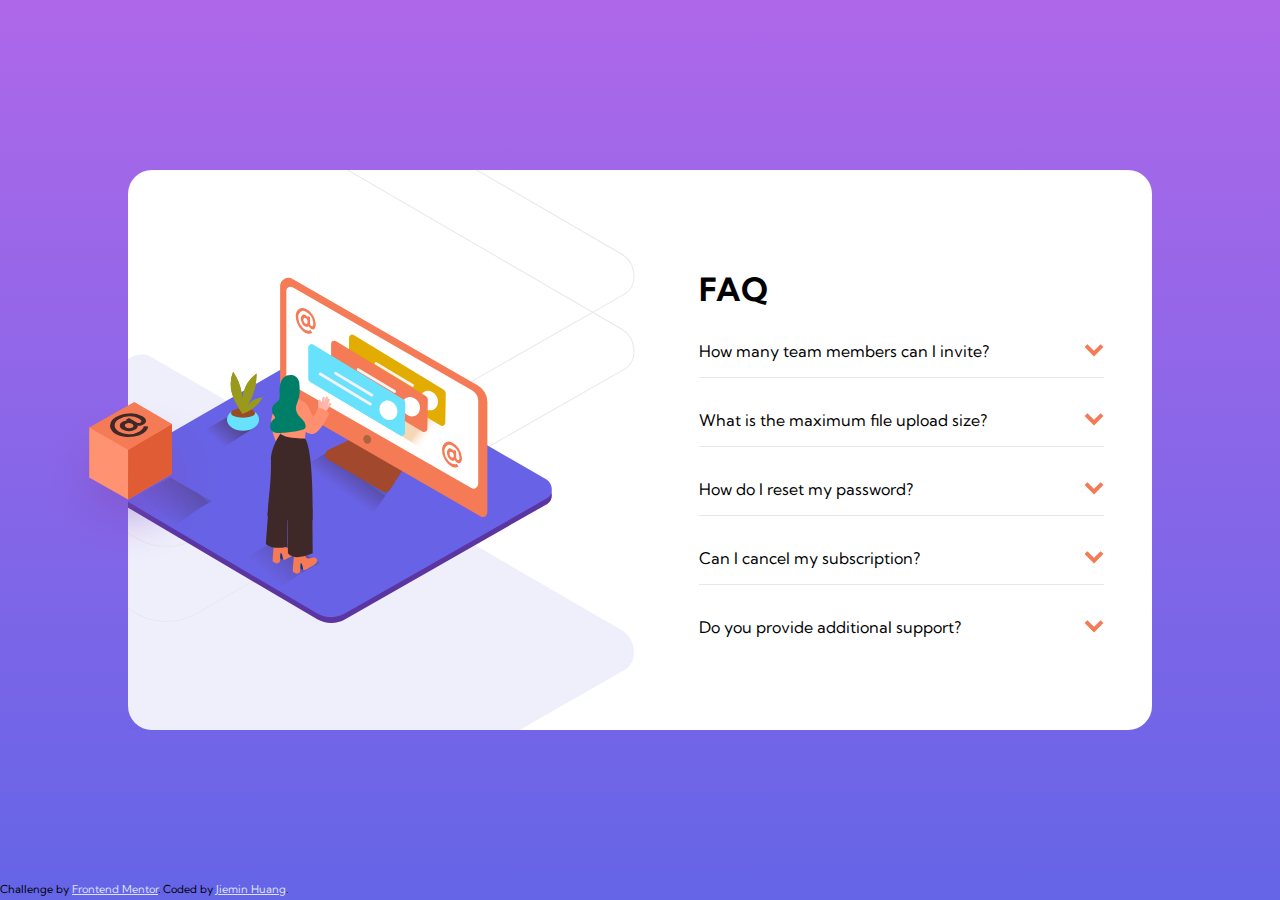
==== faq-accordion-card-main/index.html @ c3692d85 "initial commit" ====
<!DOCTYPE html>
<html lang="en">
  <head>
    <meta charset="UTF-8" />
    <meta name="viewport" content="width=device-width, initial-scale=1.0" />
    <!-- displays site properly based on user's device -->

    <link
      rel="icon"
      type="image/png"
      sizes="32x32"
      href="./images/favicon-32x32.png"
    />

    <!-- fonts -->
    <link rel="preconnect" href="https://fonts.googleapis.com" />
    <link rel="preconnect" href="https://fonts.gstatic.com" crossorigin />
    <link
      href="https://fonts.googleapis.com/css2?family=Kumbh+Sans:wght@400;700&display=swap"
      rel="stylesheet"
    />

    <link rel="stylesheet" href="css/style.css" />
    <script src="script.js" defer></script>
    <title>Frontend Mentor | FAQ Accordion Card</title>
  </head>
  <body>
    <main class="container flex">
      <div class="illustration-container">
        <div class="desktop-wrapper flex">
          <img
            class="desktop"
            src="images/illustration-woman-online-desktop.svg"
            alt=""
          />
        </div>
        <img class="box" src="images/illustration-box-desktop.svg" alt="box" />
      </div>

      <section class="accordion flex">
        <h1 class="title">FAQ</h1>

        <div class="question-answer-set">
          <div class="question-wrapper">
            <p class="question">How many team members can I invite?</p>
            <img class="arrow" src="images/icon-arrow-down.svg" alt="" />
          </div>

          <p class="answer">
            You can invite up to 2 additional users on the Free plan. There is
            no limit on team members for the Premium plan.
          </p>
        </div>

        <div class="question-answer-set">
          <div class="question-wrapper">
            <p class="question">What is the maximum file upload size?</p>
            <img class="arrow" src="images/icon-arrow-down.svg" alt="" />
          </div>

          <p class="answer">
            No more than 2GB. All files in your account must fit your allotted
            storage space.
          </p>
        </div>

        <div class="question-answer-set">
          <div class="question-wrapper">
            <p class="question">How do I reset my password?</p>
            <img class="arrow" src="images/icon-arrow-down.svg" alt="" />
          </div>

          <p class="answer">
            Click “Forgot password” from the login page or “Change password”
            from your profile page. A reset link will be emailed to you.
          </p>
        </div>

        <div class="question-answer-set">
          <div class="question-wrapper">
            <p class="question">Can I cancel my subscription?</p>
            <img class="arrow" src="images/icon-arrow-down.svg" alt="" />
          </div>

          <p class="answer">
            Yes! Send us a message and we'll process your request no questions
            asked.
          </p>
        </div>

        <div class="question-answer-set">
          <div class="question-wrapper">
            <p class="question">Do you provide additional support?</p>
            <img class="arrow" src="images/icon-arrow-down.svg" alt="" />
          </div>

          <p class="answer">
            Chat and email support is available 24/7. Phone lines are open
            during normal business hours.
          </p>
        </div>
      </section>
    </main>

    <footer class="attribution">
      Challenge by
      <a href="https://www.frontendmentor.io?ref=challenge" target="_blank"
        >Frontend Mentor</a
      >. Coded by <a href="#">Jiemin Huang</a>.
    </footer>
  </body>
</html>
---- faq-accordion-card-main/css/style.css ----
:root {
  --darkSaturatedBlue: hsl(238, 29%, 16%);
  --softRed: hsl(14, 88%, 65%);
  --softViolet: hsl(273, 75%, 66%);
  --softBlue: hsl(240, 73%, 65%);
  --veryDarkGrayishBlue: hsl(237, 12%, 33%);
  --darkGrayishBlue: hsl(240, 6%, 50%);
  --lightGrayishBlue: hsl(240, 5%, 91%);
}

* {
  box-sizing: border-box;
}

html,
body {
  margin: 0;
  padding: 0;
  background-image: linear-gradient(var(--softViolet), var(--softBlue));
  background-repeat: no-repeat;
  background-position: center center;
  font-family: "Kumbh Sans", sans-serif;
  height: 100vh;
}

.flex {
  display: flex;
  gap: var(--gap, 1rem);
}

.container {
  width: 80%;
  height: 35rem;
  background-color: white;
  border-radius: 1.5rem;
  position: absolute;
  top: 50%;
  left: 50%;
  transform: translate(-50%, -50%);
}

/*  */
.illustration-container {
  width: 50%;
  min-height: 50%;
  background: url("../images/bg-pattern-desktop.svg") no-repeat 0 0;
  background-position: center right;
  position: relative;
}

img {
  width: 100%;
}

.desktop-wrapper {
  width: 90%;
  height: 100%;
  overflow: hidden;
  position: absolute;
  align-items: center;
}

.desktop {
  width: 100%;
  position: absolute;
  left: -7%;
}

.box {
  position: absolute;
  top: 41%;
  left: -17%;
  width: 35%;
}

.question-wrapper {
  display: flex;
  justify-content: space-between;
}

.question {
  width: 80%;
}

.arrow {
  width: 5%;
  align-self: center;
}

.accordion {
  flex-direction: column;
  align-self: center;
  width: 40%;
  margin: 3rem;
}

.title {
  font-size: 2rem;
  margin-bottom: 0;
}

.question-answer-set {
  border-bottom: 1px solid hsl(240, 5%, 91%);
}

.question-answer-set:last-child {
  border: none;
}

.question:hover {
  color: var(--softRed);
  cursor: pointer;
}

.answer {
  display: none;
}

/* active state */

.active .answer {
  display: block;
  margin: 0;
  transition: all 0.4s ease-in;
}

.active .arrow {
  transform: rotate(180deg);
}

.active .question {
  font-weight: bold;
}

.active .answer {
  margin: 0.6rem 0;
}

/* media query */
@media screen and (max-width: 750px) {
  .container {
    display: grid;
    grid-template-columns: 1fr;
    grid-template-rows: 10rem 26rem;
    height: 45rem;
  }

  .illustration-container {
    width: 100%;
    background: url(../images/bg-pattern-mobile.svg) no-repeat;
    background-position: center bottom;
    margin: 0 auto;
    grid-column: 1;
  }

  .desktop-wrapper,
  .accordion {
    width: 100%;
  }

  .desktop-wrapper {
    height: 100px;
    overflow: visible;
    justify-content: center;
  }

  .desktop-wrapper .desktop {
    background: url(../images/illustration-woman-online-mobile.svg) no repeat;
    top: -6rem;
    right: 3rem;
    width: 68%;
    margin: 0 5rem;
  }

  .box {
    top: -5%;
    left: 11%;
    width: 25%;
  }

  .accordion {
    margin: 0;
  }

  .title {
    margin-top: 5rem;
    text-align: center;
  }

  .question-answer-set {
    margin-left: 3em;
    margin-right: 3em;
  }
}

/* attribution */

.attribution {
  font-size: 11px;
  text-align: center;
  position: absolute;
  top: 98%;
}
.attribution a {
  color: hsl(228, 74%, 92%);
}
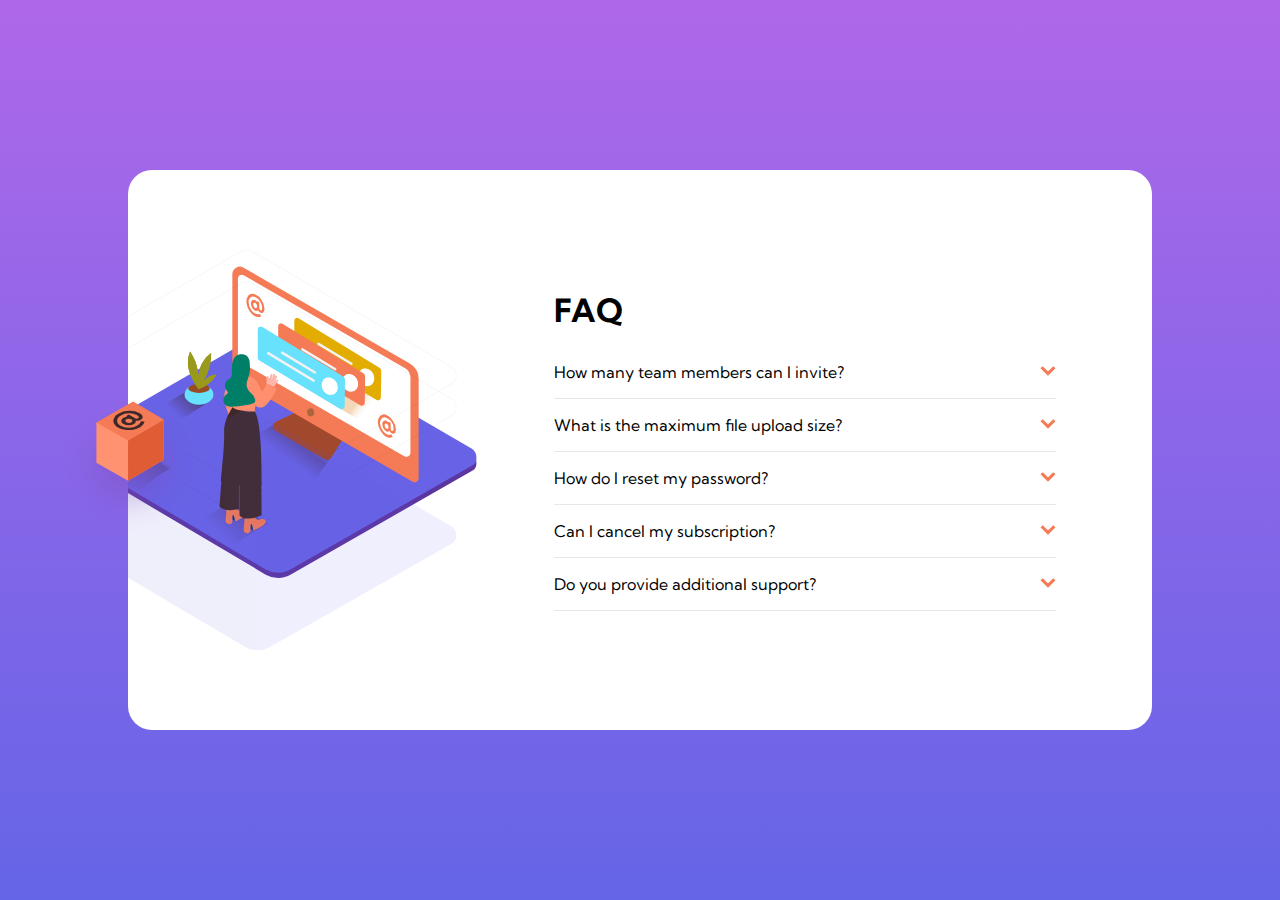
==== commit e8545af1: "change images based on different viewport sizes" ====
--- a/faq-accordion-card-main/index.html
+++ b/faq-accordion-card-main/index.html
@@ -26,15 +26,30 @@
   </head>
   <body>
     <main class="container flex">
-      <div class="illustration-container">
-        <div class="desktop-wrapper flex">
-          <img
-            class="desktop"
-            src="images/illustration-woman-online-desktop.svg"
-            alt=""
-          />
+      <div class="wrapper">
+        <div class="hide-overflow">
+          <picture>
+            <source
+              media="(max-width: 750px)"
+              srcset="images/illustration-woman-online-mobile.svg"
+            />
+            <img
+              class="desktop"
+              src="images/illustration-woman-online-desktop.svg"
+              alt=""
+            />
+          </picture>
+
+          <picture>
+            <source
+              media="(max-width: 750px)"
+              srcset="images/bg-pattern-mobile.svg"
+            />
+            <img class="pattern" src="images/bg-pattern-desktop.svg" alt="" />
+          </picture>
         </div>
-        <img class="box" src="images/illustration-box-desktop.svg" alt="box" />
+
+        <img class="box" src="images/illustration-box-desktop.svg" alt="" />
       </div>
 
       <section class="accordion flex">
@@ -101,12 +116,5 @@
         </div>
       </section>
     </main>
-
-    <footer class="attribution">
-      Challenge by
-      <a href="https://www.frontendmentor.io?ref=challenge" target="_blank"
-        >Frontend Mentor</a
-      >. Coded by <a href="#">Jiemin Huang</a>.
-    </footer>
   </body>
 </html>
--- a/faq-accordion-card-main/css/style.css
+++ b/faq-accordion-card-main/css/style.css
@@ -8,11 +8,34 @@
   --lightGrayishBlue: hsl(240, 5%, 91%);
 }
 
-* {
+/* ------------------------- */
+/* Reset                     */
+/* ------------------------- */
+
+/* Box sizing */
+*,
+*::before,
+*::after {
   box-sizing: border-box;
 }
 
-html,
+/* Reset Margin */
+body,
+h1,
+h2,
+p,
+figure,
+picture {
+  margin: 0;
+}
+
+h1,
+h2,
+p {
+  font-weight: 400;
+}
+
+/* set up the body */
 body {
   margin: 0;
   padding: 0;
@@ -20,12 +43,34 @@
   background-repeat: no-repeat;
   background-position: center center;
   font-family: "Kumbh Sans", sans-serif;
-  height: 100vh;
-}
+  min-height: 100vh;
+}
+
+/* remove animations for people who've turned them off */
+@media (prefers-reduced-motion: reduce) {
+  *,
+  *::before,
+  *::after {
+    animation-duration: 0.01ms !important;
+    animation-iteration-count: 1 !important;
+    transition-duration: 0.01ms !important;
+    scroll-behavior: auto !important;
+  }
+}
+
+/* ------------------------- */
+/* Utility classes           */
+/* ------------------------- */
 
 .flex {
   display: flex;
   gap: var(--gap, 1rem);
+}
+
+.center {
+  display: flex;
+  justify-content: center;
+  align-items: center;
 }
 
 .container {
@@ -39,31 +84,10 @@
   transform: translate(-50%, -50%);
 }
 
-/*  */
-.illustration-container {
-  width: 50%;
-  min-height: 50%;
-  background: url("../images/bg-pattern-desktop.svg") no-repeat 0 0;
-  background-position: center right;
+/* additional styles */
+.wrapper {
+  width: 45%;
   position: relative;
-}
-
-img {
-  width: 100%;
-}
-
-.desktop-wrapper {
-  width: 90%;
-  height: 100%;
-  overflow: hidden;
-  position: absolute;
-  align-items: center;
-}
-
-.desktop {
-  width: 100%;
-  position: absolute;
-  left: -7%;
 }
 
 .box {
@@ -73,38 +97,59 @@
   width: 35%;
 }
 
+.hide-overflow {
+  position: relative;
+  min-height: 35em; /* need to set height since div contains positioned elements*/
+  overflow: hidden;
+}
+
+.desktop,
+.pattern {
+  position: absolute;
+  width: 100%;
+  height: auto;
+}
+
+.desktop {
+  top: 45%;
+  left: 35%;
+  transform: translate(-50%, -50%);
+}
+
+.pattern {
+  top: 50%;
+  left: 30%;
+  transform: translate(-50%, -50%);
+}
+
+/* FAQ */
+
+.accordion {
+  flex-direction: column;
+  align-self: center;
+  width: 55%;
+  margin: 3rem 6rem 3rem 0;
+}
+
+.title {
+  font-size: 2rem;
+  font-weight: 700;
+  margin-bottom: 0.5em;
+}
+
 .question-wrapper {
   display: flex;
   justify-content: space-between;
-}
-
-.question {
-  width: 80%;
+  padding-bottom: 1em;
 }
 
 .arrow {
-  width: 5%;
+  width: 1em;
   align-self: center;
-}
-
-.accordion {
-  flex-direction: column;
-  align-self: center;
-  width: 40%;
-  margin: 3rem;
-}
-
-.title {
-  font-size: 2rem;
-  margin-bottom: 0;
 }
 
 .question-answer-set {
   border-bottom: 1px solid hsl(240, 5%, 91%);
-}
-
-.question-answer-set:last-child {
-  border: none;
 }
 
 .question:hover {
@@ -121,6 +166,7 @@
 .active .answer {
   display: block;
   margin: 0;
+  padding-bottom: 1em;
   transition: all 0.4s ease-in;
 }
 
@@ -129,6 +175,7 @@
 }
 
 .active .question {
+  color: black;
   font-weight: bold;
 }
 
@@ -138,48 +185,40 @@
 
 /* media query */
 @media screen and (max-width: 750px) {
+  body {
+    min-height: 115vh;
+  }
   .container {
     display: grid;
     grid-template-columns: 1fr;
     grid-template-rows: 10rem 26rem;
-    height: 45rem;
-  }
-
-  .illustration-container {
-    width: 100%;
-    background: url(../images/bg-pattern-mobile.svg) no-repeat;
-    background-position: center bottom;
-    margin: 0 auto;
-    grid-column: 1;
-  }
-
-  .desktop-wrapper,
+    min-height: 45rem;
+    top: 60%;
+  }
+
+  .wrapper,
   .accordion {
     width: 100%;
-  }
-
-  .desktop-wrapper {
-    height: 100px;
+    margin: 0;
+  }
+
+  .hide-overflow {
+    width: 80%;
+    left: 12%;
+    bottom: 55%;
+    min-height: 15em;
+    margin: 0 auto;
     overflow: visible;
-    justify-content: center;
-  }
-
-  .desktop-wrapper .desktop {
-    background: url(../images/illustration-woman-online-mobile.svg) no repeat;
-    top: -6rem;
-    right: 3rem;
-    width: 68%;
-    margin: 0 5rem;
+  }
+
+  .pattern {
+    top: 60%;
+    left: -15%;
+    transform: none;
   }
 
   .box {
-    top: -5%;
-    left: 11%;
-    width: 25%;
-  }
-
-  .accordion {
-    margin: 0;
+    display: none;
   }
 
   .title {
@@ -192,15 +231,3 @@
     margin-right: 3em;
   }
 }
-
-/* attribution */
-
-.attribution {
-  font-size: 11px;
-  text-align: center;
-  position: absolute;
-  top: 98%;
-}
-.attribution a {
-  color: hsl(228, 74%, 92%);
-}
